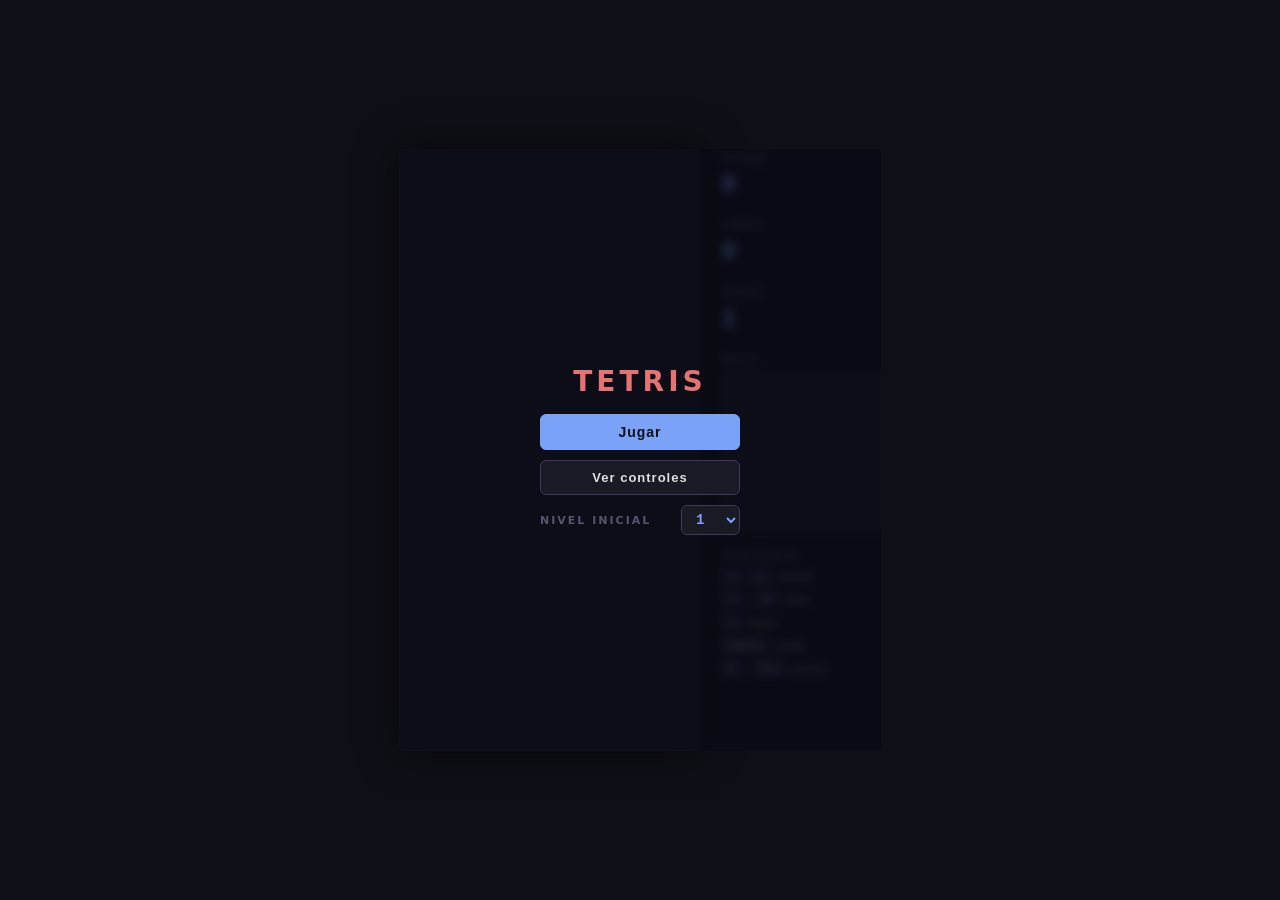
==== index.html @ f86d69e5 "Add pause menu and start screen with start-level selector Pressing P or Escape during a game now ope" ====
<!DOCTYPE html>
<html lang="es">
<head>
  <meta charset="UTF-8" />
  <meta name="viewport" content="width=device-width, initial-scale=1.0" />
  <title>Tetris</title>
  <link rel="stylesheet" href="style.css" />
</head>
<body>
  <div class="wrapper">
    <div class="game-container">
      <canvas id="board" width="300" height="600"></canvas>

      <aside class="panel">
        <div class="panel-section">
          <span class="label">SCORE</span>
          <span class="value" id="score">0</span>
        </div>
        <div class="panel-section">
          <span class="label">LINES</span>
          <span class="value" id="lines">0</span>
        </div>
        <div class="panel-section">
          <span class="label">LEVEL</span>
          <span class="value" id="level">1</span>
        </div>

        <div class="panel-section">
          <span class="label">NEXT</span>
          <canvas id="next-canvas" width="120" height="120"></canvas>
        </div>

        <div class="panel-section controls">
          <span class="label">CONTROLS</span>
          <ul>
            <li><kbd>←</kbd><kbd>→</kbd> mover</li>
            <li><kbd>↑</kbd> rotar</li>
            <li><kbd>↓</kbd> bajar</li>
            <li><kbd>Space</kbd> caída</li>
            <li><kbd>P</kbd> pausa</li>
          </ul>
        </div>
      </aside>
    </div>

    <div id="overlay" class="overlay hidden">
      <div class="overlay-box">
        <p id="overlay-title">GAME OVER</p>
        <p id="overlay-score"></p>
        <button id="restart-btn">Reiniciar</button>
      </div>
    </div>
  </div>

  <script src="game.js"></script>
  <script src="pause-menu.js"></script>
</body>
</html>
---- style.css ----
*, *::before, *::after {
  box-sizing: border-box;
  margin: 0;
  padding: 0;
}

body {
  background: #0f0f17;
  color: #e0e0e0;
  font-family: system-ui, -apple-system, sans-serif;
  display: flex;
  align-items: center;
  justify-content: center;
  min-height: 100vh;
  user-select: none;
}

.wrapper {
  position: relative;
}

.game-container {
  display: flex;
  gap: 20px;
  align-items: flex-start;
}

#board {
  display: block;
  border: 1px solid #2a2a3a;
  background: #1a1a25;
  border-radius: 4px;
  box-shadow: 0 0 40px rgba(0, 0, 0, 0.6);
}

/* ---- Panel lateral ---- */
.panel {
  width: 160px;
  display: flex;
  flex-direction: column;
  gap: 20px;
  padding-top: 4px;
}

.panel-section {
  display: flex;
  flex-direction: column;
  gap: 6px;
}

.label {
  font-size: 10px;
  letter-spacing: 2px;
  color: #555570;
  font-weight: 600;
}

.value {
  font-family: 'Courier New', Courier, monospace;
  font-size: 26px;
  font-weight: 700;
  color: #7aa2f7;
  letter-spacing: 1px;
}

#next-canvas {
  display: block;
  border: 1px solid #2a2a3a;
  background: #1a1a25;
  border-radius: 4px;
}

/* ---- Controles ---- */
.controls ul {
  list-style: none;
  display: flex;
  flex-direction: column;
  gap: 6px;
}

.controls li {
  font-size: 12px;
  color: #888;
  display: flex;
  align-items: center;
  gap: 4px;
}

kbd {
  background: #22223a;
  border: 1px solid #3a3a5a;
  border-radius: 3px;
  padding: 1px 6px;
  font-size: 11px;
  font-family: inherit;
  color: #aaa;
}

/* ---- Overlay ---- */
.overlay {
  position: absolute;
  inset: 0;
  display: flex;
  align-items: center;
  justify-content: center;
  background: rgba(10, 10, 20, 0.75);
  backdrop-filter: blur(4px);
  border-radius: 4px;
}

.overlay.hidden {
  display: none;
}

.overlay-box {
  text-align: center;
  display: flex;
  flex-direction: column;
  gap: 12px;
  align-items: center;
}

#overlay-title {
  font-size: 28px;
  font-weight: 800;
  letter-spacing: 4px;
  color: #e57373;
}

#overlay-score {
  font-family: 'Courier New', Courier, monospace;
  font-size: 14px;
  color: #7aa2f7;
}

#restart-btn {
  margin-top: 8px;
  background: #7aa2f7;
  color: #0f0f17;
  border: none;
  border-radius: 6px;
  padding: 10px 28px;
  font-size: 14px;
  font-weight: 700;
  cursor: pointer;
  letter-spacing: 1px;
  transition: background 0.15s;
}

#restart-btn:hover {
  background: #9bbdff;
}

/* ---- Menú de pausa ---- */
#pause-menu {
  display: flex;
  flex-direction: column;
  gap: 10px;
  align-items: stretch;
  min-width: 200px;
  margin-top: 4px;
}

#pause-menu.hidden,
#pause-menu .hidden,
#restart-btn.hidden,
#overlay-score.hidden {
  display: none;
}

.pm-btn {
  background: #1a1a25;
  color: #e0e0e0;
  border: 1px solid #3a3a5a;
  border-radius: 6px;
  padding: 9px 20px;
  font-size: 13px;
  font-weight: 600;
  letter-spacing: 1px;
  cursor: pointer;
  transition: background 0.15s, border-color 0.15s;
}

.pm-btn:hover {
  background: #22223a;
  border-color: #7aa2f7;
}

.pm-btn-primary {
  background: #7aa2f7;
  color: #0f0f17;
  border-color: #7aa2f7;
  font-weight: 700;
  font-size: 14px;
}

.pm-btn-primary:hover {
  background: #9bbdff;
  border-color: #9bbdff;
}

#pm-controls-list {
  list-style: none;
  display: flex;
  flex-direction: column;
  gap: 6px;
  text-align: left;
  padding: 10px 12px;
  background: #1a1a25;
  border: 1px solid #2a2a3a;
  border-radius: 6px;
}

#pm-controls-list li {
  font-size: 12px;
  color: #888;
  display: flex;
  align-items: center;
  gap: 4px;
}

#pm-level-row {
  display: flex;
  align-items: center;
  justify-content: space-between;
  gap: 12px;
  font-size: 11px;
  letter-spacing: 2px;
  color: #555570;
  font-weight: 600;
  text-transform: uppercase;
}

#start-level {
  font-family: 'Courier New', Courier, monospace;
  font-size: 14px;
  font-weight: 700;
  color: #7aa2f7;
  background: #1a1a25;
  border: 1px solid #3a3a5a;
  border-radius: 6px;
  padding: 5px 10px;
  cursor: pointer;
}

#start-level:focus {
  outline: none;
  border-color: #7aa2f7;
}

#start-extras:empty {
  display: none;
}
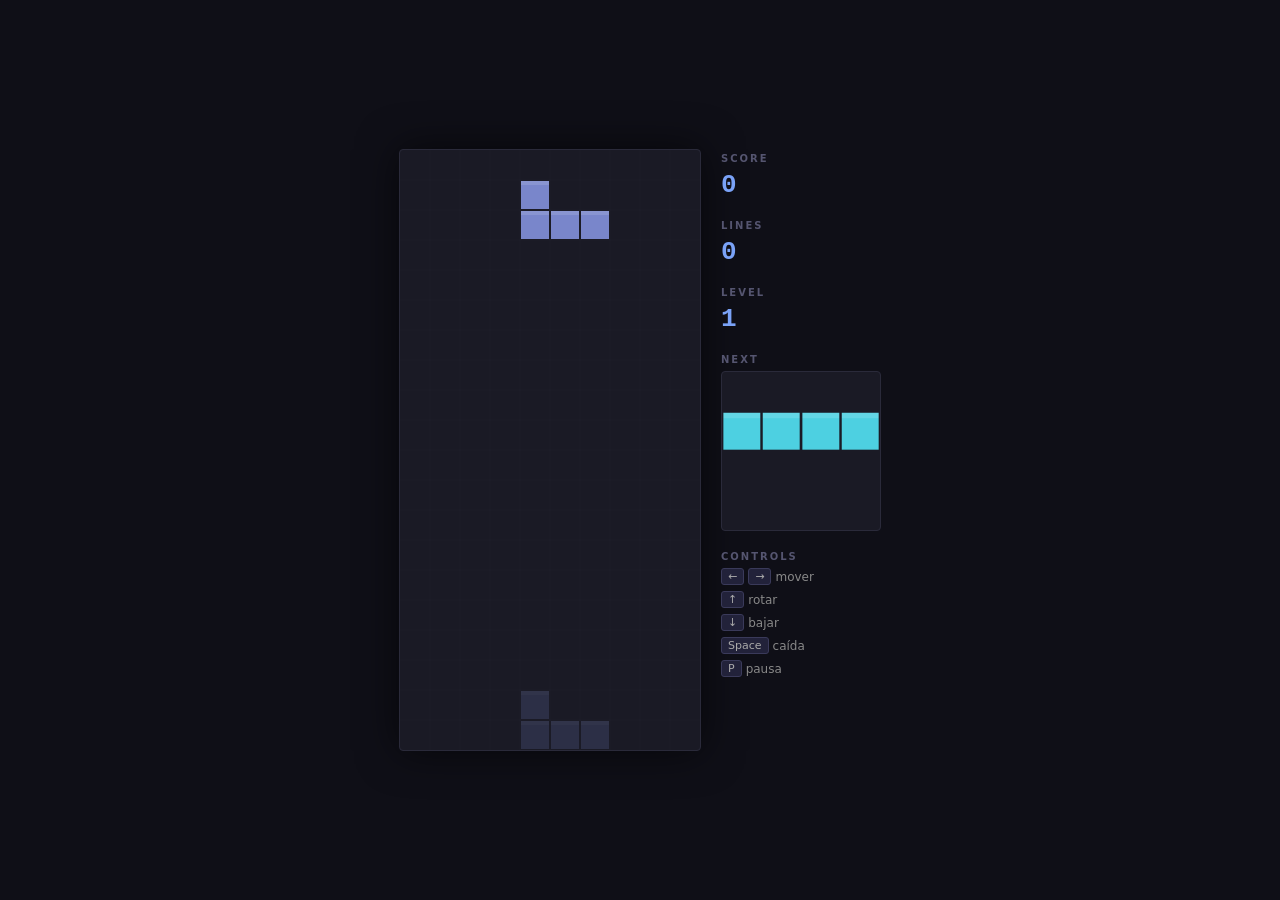
==== commit b8b48829: "Add local high-score table (records.js) Store the top 5 scores with player name, plus best combo and" ====
--- a/index.html
+++ b/index.html
@@ -53,6 +53,6 @@
   </div>
 
   <script src="game.js"></script>
-  <script src="pause-menu.js"></script>
+  <script src="records.js"></script>
 </body>
 </html>
--- a/style.css
+++ b/style.css
@@ -151,103 +151,113 @@
   background: #9bbdff;
 }
 
-/* ---- Menú de pausa ---- */
-#pause-menu {
-  display: flex;
-  flex-direction: column;
-  gap: 10px;
-  align-items: stretch;
-  min-width: 200px;
+/* ---- Records ---- */
+#records-box {
+  display: flex;
+  flex-direction: column;
+  align-items: center;
+  gap: 8px;
   margin-top: 4px;
-}
-
-#pause-menu.hidden,
-#pause-menu .hidden,
-#restart-btn.hidden,
-#overlay-score.hidden {
-  display: none;
-}
-
-.pm-btn {
+  font-family: 'Courier New', Courier, monospace;
+}
+
+.records-title {
+  font-size: 11px;
+  letter-spacing: 3px;
+  color: #555570;
+  font-weight: 700;
+}
+
+.records-empty,
+.records-stats,
+.records-msg {
+  font-size: 12px;
+  color: #888;
+}
+
+.records-msg {
+  color: #ffd54f;
+}
+
+.records-table {
+  border-collapse: collapse;
+  font-size: 12px;
+  color: #c0c0d0;
+}
+
+.records-table th,
+.records-table td {
+  padding: 2px 8px;
+  text-align: right;
+  white-space: nowrap;
+}
+
+.records-table th {
+  font-size: 10px;
+  letter-spacing: 1px;
+  color: #555570;
+  font-weight: 600;
+  border-bottom: 1px solid #2a2a3a;
+}
+
+.records-table .records-name {
+  text-align: left;
+}
+
+.records-table .records-date {
+  color: #666;
+}
+
+.records-table tr.is-new td {
+  color: #ffd54f;
+  font-weight: 700;
+}
+
+.records-form-row {
+  display: flex;
+  gap: 6px;
+}
+
+.records-input {
   background: #1a1a25;
+  border: 1px solid #3a3a5a;
+  border-radius: 4px;
   color: #e0e0e0;
-  border: 1px solid #3a3a5a;
-  border-radius: 6px;
-  padding: 9px 20px;
+  padding: 6px 8px;
   font-size: 13px;
-  font-weight: 600;
-  letter-spacing: 1px;
-  cursor: pointer;
-  transition: background 0.15s, border-color 0.15s;
-}
-
-.pm-btn:hover {
-  background: #22223a;
+  font-family: inherit;
+  width: 140px;
+  outline: none;
+  user-select: text;
+}
+
+.records-input:focus {
   border-color: #7aa2f7;
 }
 
-.pm-btn-primary {
+.records-btn {
   background: #7aa2f7;
   color: #0f0f17;
-  border-color: #7aa2f7;
-  font-weight: 700;
-  font-size: 14px;
-}
-
-.pm-btn-primary:hover {
+  border: none;
+  border-radius: 4px;
+  padding: 6px 12px;
+  font-size: 12px;
+  font-weight: 700;
+  cursor: pointer;
+  font-family: inherit;
+  transition: background 0.15s;
+}
+
+.records-btn:hover {
   background: #9bbdff;
-  border-color: #9bbdff;
-}
-
-#pm-controls-list {
-  list-style: none;
-  display: flex;
-  flex-direction: column;
-  gap: 6px;
-  text-align: left;
-  padding: 10px 12px;
-  background: #1a1a25;
-  border: 1px solid #2a2a3a;
-  border-radius: 6px;
-}
-
-#pm-controls-list li {
-  font-size: 12px;
-  color: #888;
-  display: flex;
-  align-items: center;
-  gap: 4px;
-}
-
-#pm-level-row {
-  display: flex;
-  align-items: center;
-  justify-content: space-between;
-  gap: 12px;
-  font-size: 11px;
-  letter-spacing: 2px;
-  color: #555570;
-  font-weight: 600;
-  text-transform: uppercase;
-}
-
-#start-level {
-  font-family: 'Courier New', Courier, monospace;
-  font-size: 14px;
-  font-weight: 700;
-  color: #7aa2f7;
-  background: #1a1a25;
-  border: 1px solid #3a3a5a;
-  border-radius: 6px;
-  padding: 5px 10px;
-  cursor: pointer;
-}
-
-#start-level:focus {
-  outline: none;
-  border-color: #7aa2f7;
-}
-
-#start-extras:empty {
-  display: none;
-}
+}
+
+.records-btn-danger {
+  background: transparent;
+  color: #e57373;
+  border: 1px solid #e57373;
+}
+
+.records-btn-danger:hover {
+  background: rgba(229, 115, 115, 0.15);
+}
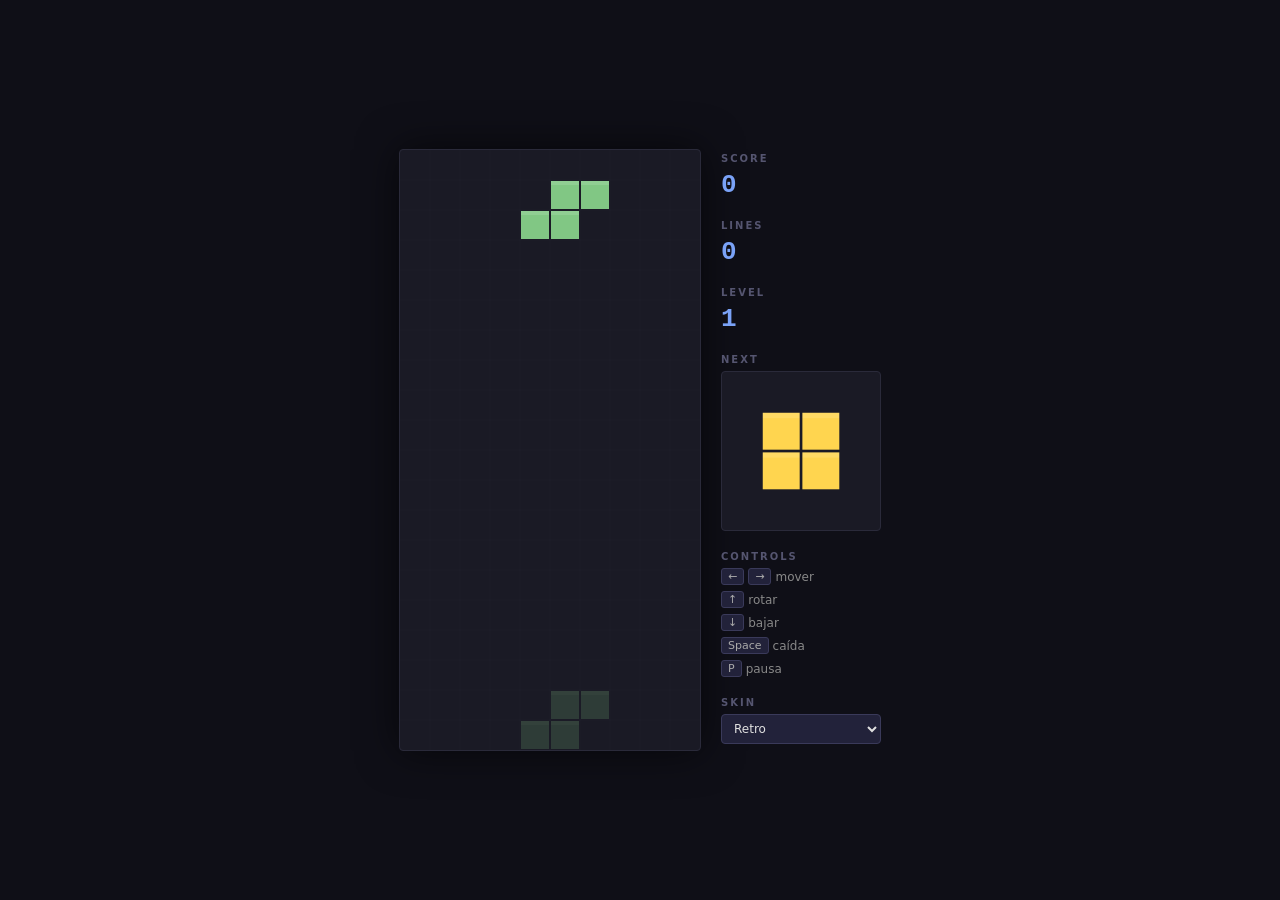
==== commit c7580fab: "Add visual skins (Retro, Neon, Pastel, Pixel art) New skins.js exposes window.Skins with four comple" ====
--- a/index.html
+++ b/index.html
@@ -53,6 +53,6 @@
   </div>
 
   <script src="game.js"></script>
-  <script src="records.js"></script>
+  <script src="skins.js"></script>
 </body>
 </html>
--- a/style.css
+++ b/style.css
@@ -151,113 +151,66 @@
   background: #9bbdff;
 }
 
-/* ---- Records ---- */
-#records-box {
-  display: flex;
-  flex-direction: column;
-  align-items: center;
-  gap: 8px;
-  margin-top: 4px;
-  font-family: 'Courier New', Courier, monospace;
-}
-
-.records-title {
-  font-size: 11px;
-  letter-spacing: 3px;
-  color: #555570;
-  font-weight: 700;
-}
-
-.records-empty,
-.records-stats,
-.records-msg {
+/* ---- Skins ---- */
+#skin-select {
+  background: #22223a;
+  color: #e0e0e0;
+  border: 1px solid #3a3a5a;
+  border-radius: 4px;
+  padding: 6px 8px;
   font-size: 12px;
-  color: #888;
-}
-
-.records-msg {
-  color: #ffd54f;
-}
-
-.records-table {
-  border-collapse: collapse;
-  font-size: 12px;
-  color: #c0c0d0;
-}
-
-.records-table th,
-.records-table td {
-  padding: 2px 8px;
-  text-align: right;
-  white-space: nowrap;
-}
-
-.records-table th {
-  font-size: 10px;
-  letter-spacing: 1px;
-  color: #555570;
-  font-weight: 600;
-  border-bottom: 1px solid #2a2a3a;
-}
-
-.records-table .records-name {
-  text-align: left;
-}
-
-.records-table .records-date {
-  color: #666;
-}
-
-.records-table tr.is-new td {
-  color: #ffd54f;
-  font-weight: 700;
-}
-
-.records-form-row {
-  display: flex;
-  gap: 6px;
-}
-
-.records-input {
+  font-family: inherit;
+  cursor: pointer;
+  outline: none;
+}
+
+#skin-select:focus {
+  border-color: #7aa2f7;
+}
+
+#skin-select option {
   background: #1a1a25;
-  border: 1px solid #3a3a5a;
-  border-radius: 4px;
   color: #e0e0e0;
-  padding: 6px 8px;
-  font-size: 13px;
-  font-family: inherit;
-  width: 140px;
-  outline: none;
-  user-select: text;
-}
-
-.records-input:focus {
-  border-color: #7aa2f7;
-}
-
-.records-btn {
-  background: #7aa2f7;
-  color: #0f0f17;
-  border: none;
-  border-radius: 4px;
-  padding: 6px 12px;
-  font-size: 12px;
-  font-weight: 700;
-  cursor: pointer;
-  font-family: inherit;
-  transition: background 0.15s;
-}
-
-.records-btn:hover {
-  background: #9bbdff;
-}
-
-.records-btn-danger {
-  background: transparent;
-  color: #e57373;
-  border: 1px solid #e57373;
-}
-
-.records-btn-danger:hover {
-  background: rgba(229, 115, 115, 0.15);
-}
+}
+
+body[data-skin="neon"] {
+  background: #000;
+}
+
+body[data-skin="neon"] #board,
+body[data-skin="neon"] #next-canvas {
+  background: #050508;
+  border-color: #1f1f3a;
+  box-shadow: 0 0 30px rgba(0, 240, 255, 0.25);
+}
+
+body[data-skin="pastel"] {
+  background: #2b2540;
+}
+
+body[data-skin="pastel"] #board,
+body[data-skin="pastel"] #next-canvas {
+  background: #332c4d;
+  border-color: #4a4066;
+}
+
+body[data-skin="pixel"] {
+  background: #1b1b1b;
+}
+
+body[data-skin="pixel"] #board,
+body[data-skin="pixel"] #next-canvas {
+  background: #242424;
+  border-color: #3a3a3a;
+  image-rendering: pixelated;
+}
+
+/* El overlay cubre también el panel lateral: dejar pasar los clics fuera de la
+   caja central para poder cambiar el skin en pausa / game over. */
+.overlay {
+  pointer-events: none;
+}
+
+.overlay-box {
+  pointer-events: auto;
+}
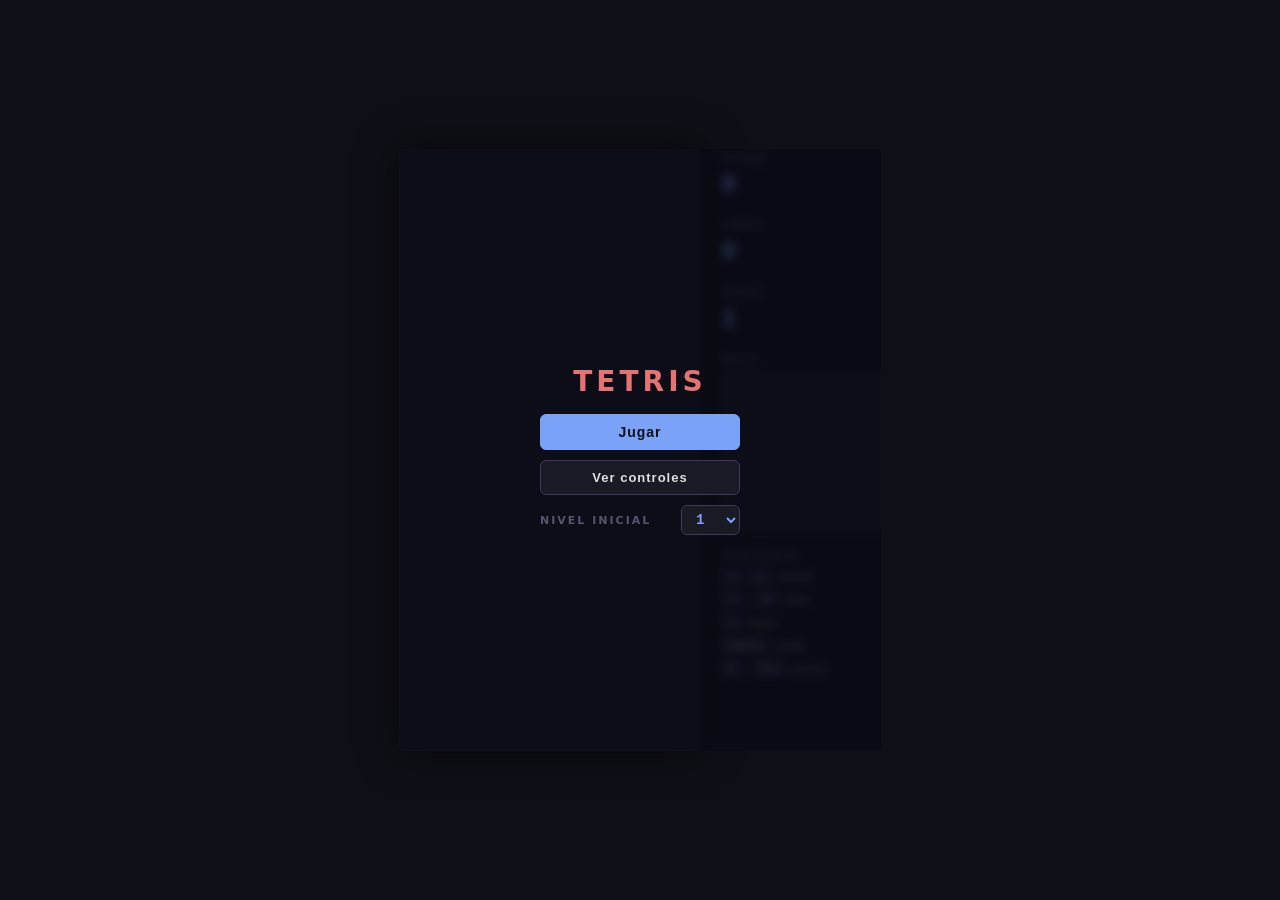
==== commit 6c619d3a: "Merge remote-tracking branch 'origin/feat/records' into feat/integration # Conflicts: #	README.md #	" ====
--- a/index.html
+++ b/index.html
@@ -53,6 +53,7 @@
   </div>
 
   <script src="game.js"></script>
-  <script src="skins.js"></script>
+  <script src="pause-menu.js"></script>
+  <script src="records.js"></script>
 </body>
 </html>
--- a/style.css
+++ b/style.css
@@ -151,66 +151,214 @@
   background: #9bbdff;
 }
 
-/* ---- Skins ---- */
-#skin-select {
-  background: #22223a;
+/* ---- Menú de pausa ---- */
+#pause-menu {
+  display: flex;
+  flex-direction: column;
+  gap: 10px;
+  align-items: stretch;
+  min-width: 200px;
+  margin-top: 4px;
+}
+
+#pause-menu.hidden,
+#pause-menu .hidden,
+#restart-btn.hidden,
+#overlay-score.hidden {
+  display: none;
+}
+
+.pm-btn {
+  background: #1a1a25;
   color: #e0e0e0;
   border: 1px solid #3a3a5a;
-  border-radius: 4px;
+  border-radius: 6px;
+  padding: 9px 20px;
+  font-size: 13px;
+  font-weight: 600;
+  letter-spacing: 1px;
+  cursor: pointer;
+  transition: background 0.15s, border-color 0.15s;
+}
+
+.pm-btn:hover {
+  background: #22223a;
+  border-color: #7aa2f7;
+}
+
+.pm-btn-primary {
+  background: #7aa2f7;
+  color: #0f0f17;
+  border-color: #7aa2f7;
+  font-weight: 700;
+  font-size: 14px;
+}
+
+.pm-btn-primary:hover {
+  background: #9bbdff;
+  border-color: #9bbdff;
+}
+
+#pm-controls-list {
+  list-style: none;
+  display: flex;
+  flex-direction: column;
+  gap: 6px;
+  text-align: left;
+  padding: 10px 12px;
+  background: #1a1a25;
+  border: 1px solid #2a2a3a;
+  border-radius: 6px;
+}
+
+#pm-controls-list li {
+  font-size: 12px;
+  color: #888;
+  display: flex;
+  align-items: center;
+  gap: 4px;
+}
+
+#pm-level-row {
+  display: flex;
+  align-items: center;
+  justify-content: space-between;
+  gap: 12px;
+  font-size: 11px;
+  letter-spacing: 2px;
+  color: #555570;
+  font-weight: 600;
+  text-transform: uppercase;
+}
+
+#start-level {
+  font-family: 'Courier New', Courier, monospace;
+  font-size: 14px;
+  font-weight: 700;
+  color: #7aa2f7;
+  background: #1a1a25;
+  border: 1px solid #3a3a5a;
+  border-radius: 6px;
+  padding: 5px 10px;
+  cursor: pointer;
+}
+
+#start-level:focus {
+  outline: none;
+  border-color: #7aa2f7;
+}
+
+#start-extras:empty {
+  display: none;
+}
+
+/* ---- Records ---- */
+#records-box {
+  display: flex;
+  flex-direction: column;
+  align-items: center;
+  gap: 8px;
+  margin-top: 4px;
+  font-family: 'Courier New', Courier, monospace;
+}
+
+.records-title {
+  font-size: 11px;
+  letter-spacing: 3px;
+  color: #555570;
+  font-weight: 700;
+}
+
+.records-empty,
+.records-stats,
+.records-msg {
+  font-size: 12px;
+  color: #888;
+}
+
+.records-msg {
+  color: #ffd54f;
+}
+
+.records-table {
+  border-collapse: collapse;
+  font-size: 12px;
+  color: #c0c0d0;
+}
+
+.records-table th,
+.records-table td {
+  padding: 2px 8px;
+  text-align: right;
+  white-space: nowrap;
+}
+
+.records-table th {
+  font-size: 10px;
+  letter-spacing: 1px;
+  color: #555570;
+  font-weight: 600;
+  border-bottom: 1px solid #2a2a3a;
+}
+
+.records-table .records-name {
+  text-align: left;
+}
+
+.records-table .records-date {
+  color: #666;
+}
+
+.records-table tr.is-new td {
+  color: #ffd54f;
+  font-weight: 700;
+}
+
+.records-form-row {
+  display: flex;
+  gap: 6px;
+}
+
+.records-input {
+  background: #1a1a25;
+  border: 1px solid #3a3a5a;
+  border-radius: 4px;
+  color: #e0e0e0;
   padding: 6px 8px;
-  font-size: 12px;
+  font-size: 13px;
   font-family: inherit;
+  width: 140px;
+  outline: none;
+  user-select: text;
+}
+
+.records-input:focus {
+  border-color: #7aa2f7;
+}
+
+.records-btn {
+  background: #7aa2f7;
+  color: #0f0f17;
+  border: none;
+  border-radius: 4px;
+  padding: 6px 12px;
+  font-size: 12px;
+  font-weight: 700;
   cursor: pointer;
-  outline: none;
-}
-
-#skin-select:focus {
-  border-color: #7aa2f7;
-}
-
-#skin-select option {
-  background: #1a1a25;
-  color: #e0e0e0;
-}
-
-body[data-skin="neon"] {
-  background: #000;
-}
-
-body[data-skin="neon"] #board,
-body[data-skin="neon"] #next-canvas {
-  background: #050508;
-  border-color: #1f1f3a;
-  box-shadow: 0 0 30px rgba(0, 240, 255, 0.25);
-}
-
-body[data-skin="pastel"] {
-  background: #2b2540;
-}
-
-body[data-skin="pastel"] #board,
-body[data-skin="pastel"] #next-canvas {
-  background: #332c4d;
-  border-color: #4a4066;
-}
-
-body[data-skin="pixel"] {
-  background: #1b1b1b;
-}
-
-body[data-skin="pixel"] #board,
-body[data-skin="pixel"] #next-canvas {
-  background: #242424;
-  border-color: #3a3a3a;
-  image-rendering: pixelated;
-}
-
-/* El overlay cubre también el panel lateral: dejar pasar los clics fuera de la
-   caja central para poder cambiar el skin en pausa / game over. */
-.overlay {
-  pointer-events: none;
-}
-
-.overlay-box {
-  pointer-events: auto;
-}
+  font-family: inherit;
+  transition: background 0.15s;
+}
+
+.records-btn:hover {
+  background: #9bbdff;
+}
+
+.records-btn-danger {
+  background: transparent;
+  color: #e57373;
+  border: 1px solid #e57373;
+}
+
+.records-btn-danger:hover {
+  background: rgba(229, 115, 115, 0.15);
+}
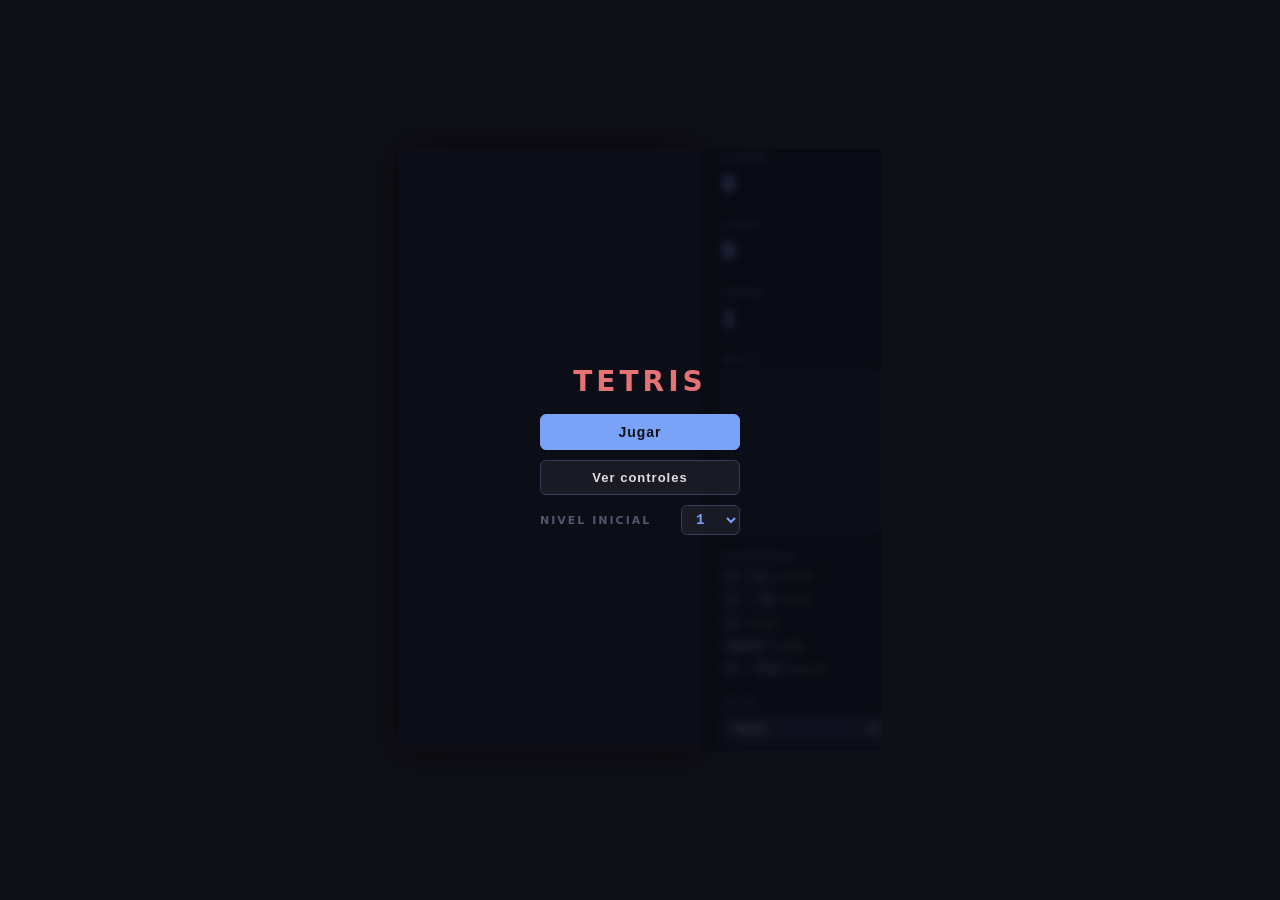
==== commit a95ab7d8: "Merge remote-tracking branch 'origin/feat/skins' into feat/integration # Conflicts: #	CLAUDE.md #	RE" ====
--- a/index.html
+++ b/index.html
@@ -55,5 +55,6 @@
   <script src="game.js"></script>
   <script src="pause-menu.js"></script>
   <script src="records.js"></script>
+  <script src="skins.js"></script>
 </body>
 </html>
--- a/style.css
+++ b/style.css
@@ -362,3 +362,67 @@
 .records-btn-danger:hover {
   background: rgba(229, 115, 115, 0.15);
 }
+
+/* ---- Skins ---- */
+#skin-select {
+  background: #22223a;
+  color: #e0e0e0;
+  border: 1px solid #3a3a5a;
+  border-radius: 4px;
+  padding: 6px 8px;
+  font-size: 12px;
+  font-family: inherit;
+  cursor: pointer;
+  outline: none;
+}
+
+#skin-select:focus {
+  border-color: #7aa2f7;
+}
+
+#skin-select option {
+  background: #1a1a25;
+  color: #e0e0e0;
+}
+
+body[data-skin="neon"] {
+  background: #000;
+}
+
+body[data-skin="neon"] #board,
+body[data-skin="neon"] #next-canvas {
+  background: #050508;
+  border-color: #1f1f3a;
+  box-shadow: 0 0 30px rgba(0, 240, 255, 0.25);
+}
+
+body[data-skin="pastel"] {
+  background: #2b2540;
+}
+
+body[data-skin="pastel"] #board,
+body[data-skin="pastel"] #next-canvas {
+  background: #332c4d;
+  border-color: #4a4066;
+}
+
+body[data-skin="pixel"] {
+  background: #1b1b1b;
+}
+
+body[data-skin="pixel"] #board,
+body[data-skin="pixel"] #next-canvas {
+  background: #242424;
+  border-color: #3a3a3a;
+  image-rendering: pixelated;
+}
+
+/* El overlay cubre también el panel lateral: dejar pasar los clics fuera de la
+   caja central para poder cambiar el skin en pausa / game over. */
+.overlay {
+  pointer-events: none;
+}
+
+.overlay-box {
+  pointer-events: auto;
+}
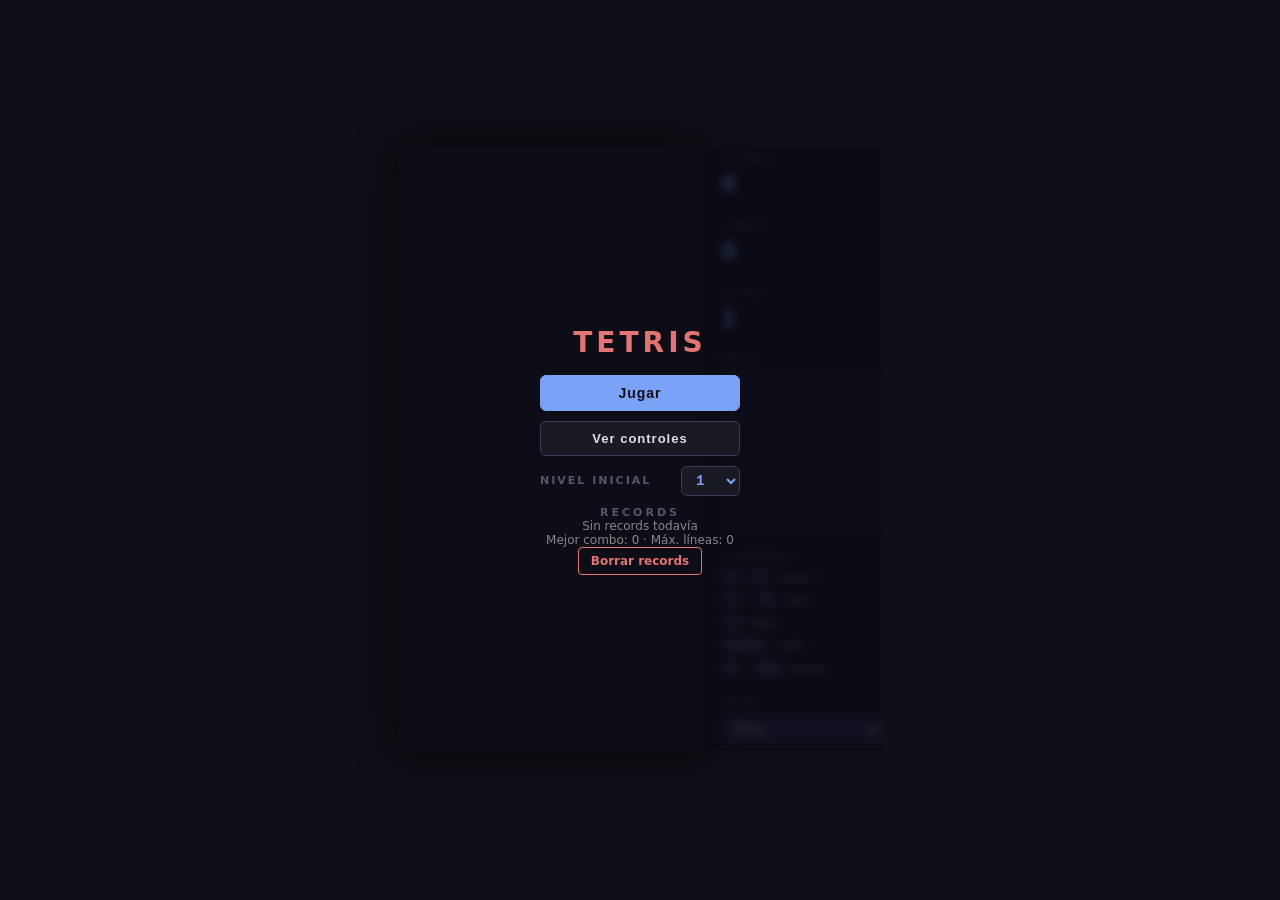
==== commit 5c7a33d1: "Wire pause menu, records and skins together Load records.js and skins.js before pause-menu.js so the" ====
--- a/index.html
+++ b/index.html
@@ -53,8 +53,8 @@
   </div>
 
   <script src="game.js"></script>
-  <script src="pause-menu.js"></script>
   <script src="records.js"></script>
   <script src="skins.js"></script>
+  <script src="pause-menu.js"></script>
 </body>
 </html>
